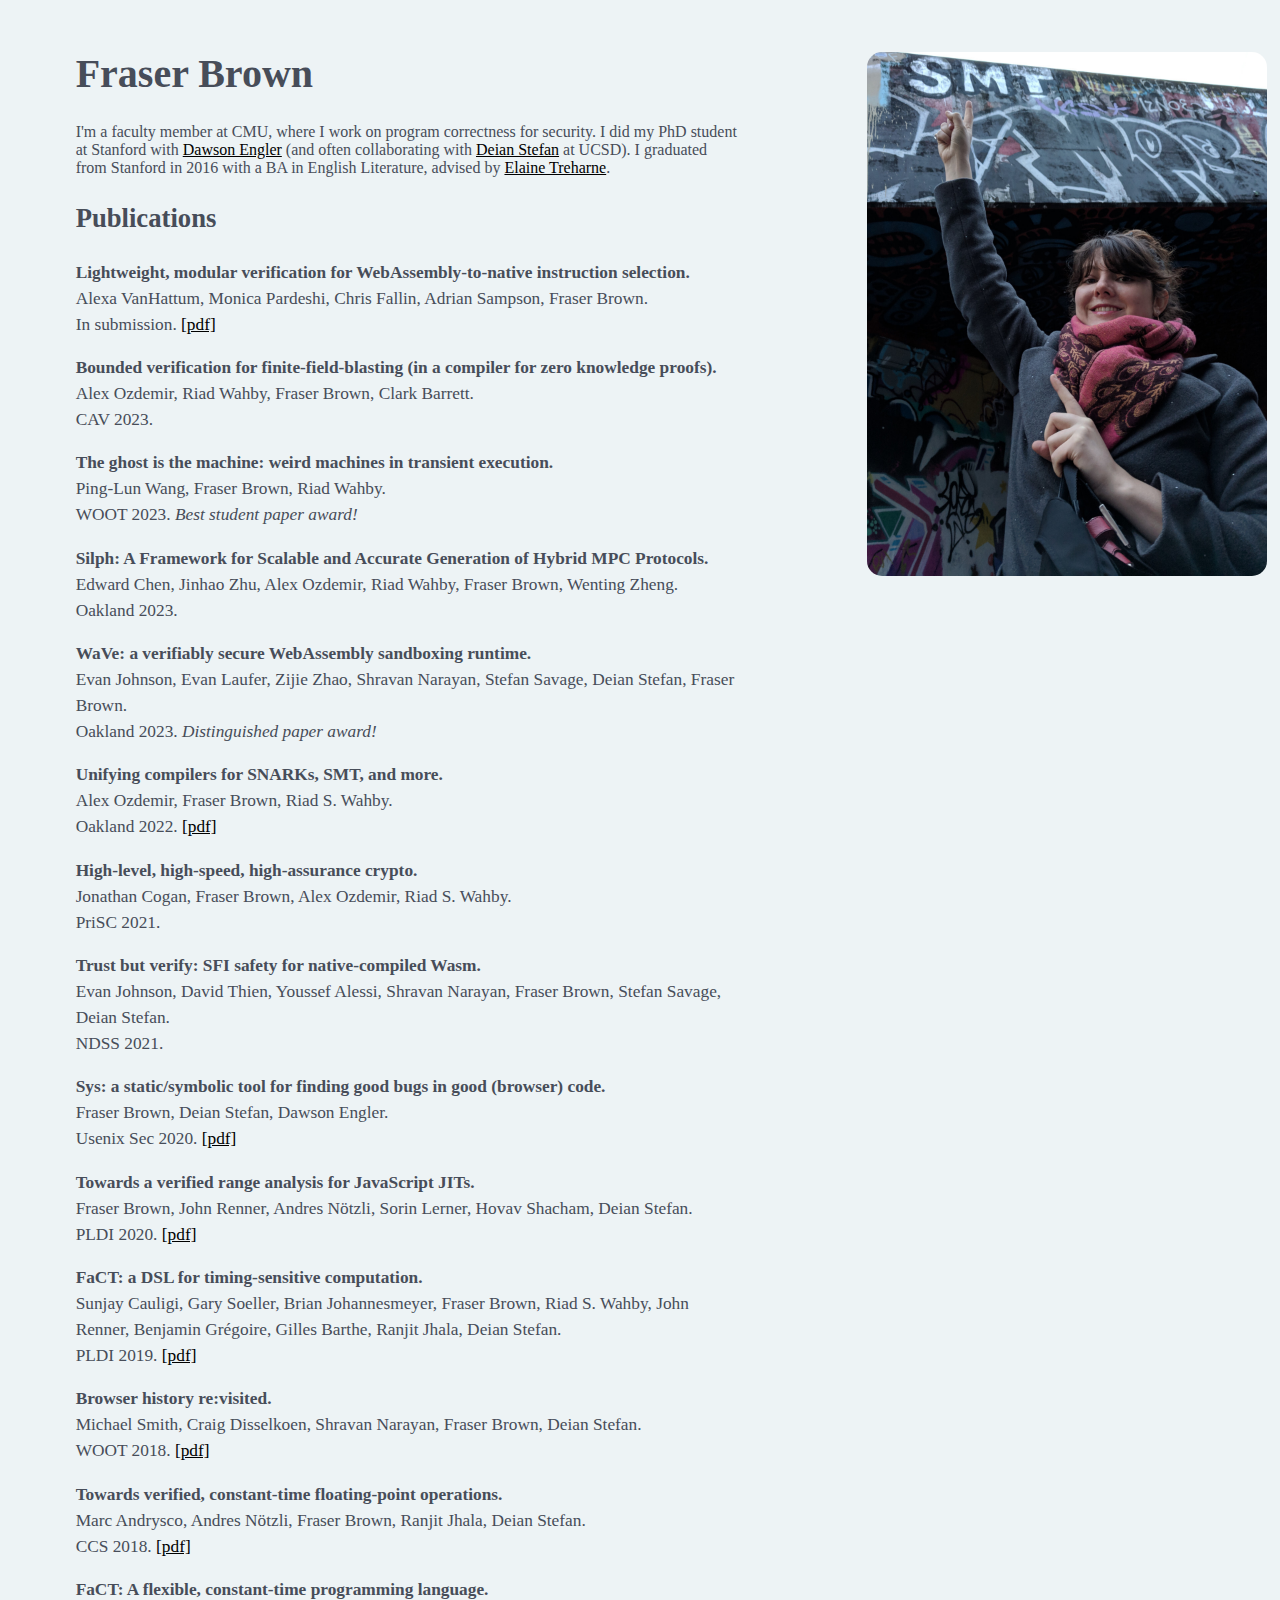
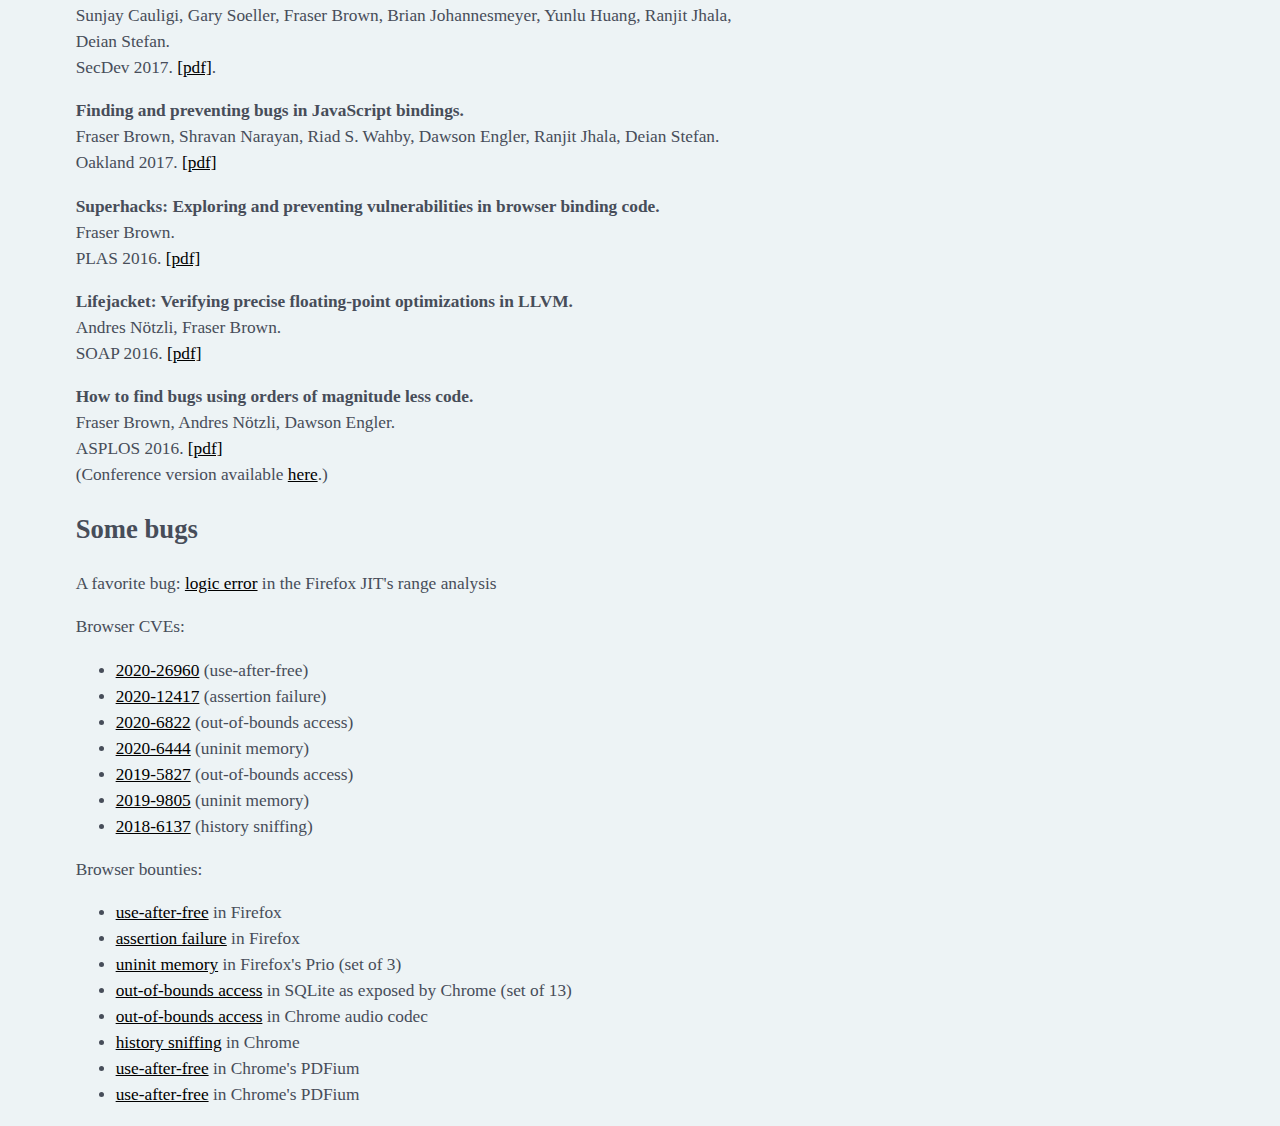
==== index.html @ 3aa0ed53 "forgot" ====
<!DOCTYPE HTML>
<html>

<link rel="stylesheet" href="ExternalCSS.CSS" />
  
<head>
  <title>Fraser Brown</title>
</head>
<body>

<div id="rightcol">
  <img src="smt.jpg" id="rightimg" width="400" height="524">
</div>

  <h1>Fraser Brown</h1>
  
<div id="introcontent">
  I'm a faculty member at CMU, where I work on program correctness for security.
  I did my PhD student at Stanford with <a href="https://web.stanford.edu/~engler/">Dawson Engler</a>
  (and often collaborating with <a href="https://cseweb.ucsd.edu/~dstefan/">Deian Stefan</a> at UCSD).
  I graduated from Stanford in 2016 with a BA in English Literature, advised by <a href="https://english.stanford.edu/people/elaine-treharne">Elaine Treharne</a>.
</div>

<div id="content">
  <h3>Publications</h3>

  <p><span class="pubtitle">Lightweight, modular verification for WebAssembly-to-native instruction selection.</span><br>
    Alexa VanHattum, Monica Pardeshi, Chris Fallin, Adrian Sampson, <span class="myname">Fraser Brown</span>.<br>
    In submission. <a href=https://www.cs.cornell.edu/~avh/veri-isle-preprint.pdf>[pdf]</a></p> 
  
  <p><span class="pubtitle">Bounded verification for finite-field-blasting (in a compiler for zero knowledge proofs).</span><br>
    Alex Ozdemir, Riad Wahby, <span class="myname">Fraser Brown</span>, Clark Barrett.<br>
    CAV 2023.
    
  <p><span class="pubtitle">The ghost is the machine: weird machines in transient execution.</span><br>
    Ping-Lun Wang, <span class="myname">Fraser Brown</span>, Riad Wahby.<br>
    WOOT 2023. <i>Best student paper award!</i>
    
  <p><span class="pubtitle">Silph: A Framework for Scalable and Accurate Generation of Hybrid MPC Protocols.</span><br>
    Edward Chen, Jinhao Zhu, Alex Ozdemir, Riad Wahby, <span class="myname">Fraser Brown</span>, Wenting Zheng.<br>
    Oakland 2023.
  
  <p><span class="pubtitle">WaVe: a verifiably secure WebAssembly sandboxing runtime.</span><br>
    Evan Johnson, Evan Laufer, Zijie Zhao, Shravan Narayan, Stefan Savage, Deian Stefan, <span class="myname">Fraser Brown</span>.<br>
    Oakland 2023. <i>Distinguished paper award!</i>
  
  <p><span class="pubtitle">Unifying compilers for SNARKs, SMT, and more.</span><br>
    Alex Ozdemir, <span class="myname">Fraser Brown</span>, Riad S. Wahby.<br>
    Oakland 2022. <a href=https://eprint.iacr.org/2020/1586>[pdf]</a></p> 
  
  <p><span class="pubtitle">High-level, high-speed, high-assurance crypto.</span><br>
    Jonathan Cogan, <span class="myname">Fraser Brown</span>, Alex Ozdemir, Riad S. Wahby.<br>
    PriSC 2021. 
  
  <p><span class="pubtitle">Trust but verify: SFI safety for native-compiled Wasm.</span><br>
    Evan Johnson, David Thien, Youssef Alessi, Shravan Narayan, <span class="myname">Fraser Brown</span>, Stefan Savage, Deian Stefan.<br>
    NDSS 2021. 
  
  <p><span class="pubtitle">Sys: a static/symbolic tool for finding good bugs in good (browser) code.</span><br>
    <span class="myname">Fraser Brown</span>, Deian Stefan, Dawson Engler.<br>
    Usenix Sec 2020. <a href=https://cseweb.ucsd.edu/~dstefan/pubs/brown:2020:sys.pdf>[pdf]</a></p> 
  
  <p><span class="pubtitle">Towards a verified range analysis for JavaScript JITs.</span><br>
    <span class="myname">Fraser Brown</span>, John Renner, Andres N&ouml;tzli, Sorin Lerner, Hovav Shacham, Deian Stefan.<br>
    PLDI 2020. <a href=https://www.cs.utexas.edu/~hovav/dist/vera.pdf>[pdf]</a></p>
  
  <p><span class="pubtitle">FaCT: a DSL for timing-sensitive computation.</span><br>
    Sunjay Cauligi, Gary Soeller, Brian Johannesmeyer, <span class="myname">Fraser Brown</span>, Riad S. Wahby, John Renner, Benjamin Gr&eacute;goire, Gilles Barthe, Ranjit Jhala, Deian Stefan.<br>
    PLDI 2019. <a href= https://cseweb.ucsd.edu/~dstefan/pubs/cauligi:2019:fact.pdf>[pdf]</a></p>
  
  <p><span class="pubtitle">Browser history re:visited.</span><br>
Michael Smith, Craig Disselkoen, Shravan Narayan, <span class="myname">Fraser Brown</span>, Deian Stefan.<br>
  WOOT 2018. <a href=https://cseweb.ucsd.edu/~dstefan/pubs/smith:2018:browser.pdf>[pdf]</a></p>
  
  <p><span class="pubtitle">Towards verified, constant-time floating-point operations.</span><br>
Marc Andrysco, Andres N&ouml;tzli, <span class="myname">Fraser Brown</span>, Ranjit Jhala, Deian Stefan.<br>
  CCS 2018. <a href=https://cseweb.ucsd.edu/~dstefan/pubs/andrysco:2018:towards.pdf>[pdf]</a></p>
  
  <p><span class="pubtitle">FaCT: A flexible, constant-time programming language.</span><br>
    Sunjay Cauligi, Gary Soeller, <span class="myname">Fraser Brown</span>, Brian Johannesmeyer, Yunlu Huang, Ranjit Jhala, Deian Stefan.<br>
    SecDev 2017. <a href=https://cseweb.ucsd.edu/~dstefan/pubs/cauligi:2017:fact.pdf>[pdf]</a>.</p>

  <p><span class="pubtitle">Finding and preventing bugs in JavaScript bindings.</span><br>
    <span class="myname">Fraser Brown</span>, Shravan Narayan, Riad S. Wahby, Dawson Engler, Ranjit Jhala, Deian Stefan.<br>
    Oakland 2017. <a href="malicious.pdf">[pdf]</a></p>

  <p><span class="pubtitle">Superhacks: Exploring and preventing vulnerabilities in browser binding code.</span><br>
    <span class="myname">Fraser Brown</span>.<br>
    PLAS 2016. <a href="plas.pdf">[pdf]</a></p>

  <p><span class="pubtitle">Lifejacket: Verifying precise floating-point optimizations in LLVM.</span><br>
    Andres N&ouml;tzli, <span class="myname">Fraser Brown</span>.<br>
    SOAP 2016. <a href="fp.pdf">[pdf]</a></p>

  <p><span class="pubtitle">How to find bugs using orders of magnitude less code.</span><br>
    <span class="myname">Fraser Brown</span>, Andres N&ouml;tzli, Dawson Engler.<br>
    ASPLOS 2016. <a href="paper.pdf">[pdf]</a><br>
    (Conference version available <a href="oldpaper.pdf">here</a>.)
</body>
    
  <h3>Some bugs</h3>

<p>A favorite bug: <a href="https://bugzilla.mozilla.org/show_bug.cgi?id=1595329">logic error</a> in the Firefox JIT's range analysis<p>

<p>Browser CVEs:
  <ul>
    <li> <a href="https://bugzilla.mozilla.org/show_bug.cgi?id=1670358">2020-26960</a> (use-after-free)
    <li> <a href="https://bugzilla.mozilla.org/show_bug.cgi?id=1640737">2020-12417</a> (assertion failure)
    <li> <a href="https://bugzilla.mozilla.org/show_bug.cgi?id=1544181">2020-6822</a> (out-of-bounds access)
    <li> <a href="https://bugs.chromium.org/p/chromium/issues/detail?id=922882">2020-6444</a> (uninit memory)
    <li> <a href="https://bugs.chromium.org/p/chromium/issues/detail?id=952406">2019-5827</a> (out-of-bounds access)
    <li> <a href="https://bugzilla.mozilla.org/show_bug.cgi?id=1521360">2019-9805</a> (uninit memory)
    <li> <a href="https://bugs.chromium.org/p/chromium/issues/detail?id=835589">2018-6137</a> (history sniffing)
  </ul>
</p>

<p>Browser bounties:
  <ul>
    <li> <a href="https://bugzilla.mozilla.org/show_bug.cgi?id=1670358">use-after-free</a> in Firefox
    <li> <a href="https://bugzilla.mozilla.org/show_bug.cgi?id=1640737">assertion failure</a> in Firefox
    <li> <a href="https://bugzilla.mozilla.org/show_bug.cgi?id=1521360">uninit memory</a> in Firefox's Prio (set of 3)
    <li> <a href="https://bugs.chromium.org/p/chromium/issues/detail?id=952406">out-of-bounds access</a> in SQLite as exposed by Chrome (set of 13)
    <li> <a href="https://bugs.chromium.org/p/chromium/issues/detail?id=930035">out-of-bounds access</a> in Chrome audio codec
    <li> <a href="https://bugs.chromium.org/p/chromium/issues/detail?id=835589">history sniffing</a> in Chrome
    <li> <a href="https://bugs.chromium.org/p/chromium/issues/detail?id=679643">use-after-free</a> in Chrome's PDFium
    <li> <a href="https://bugs.chromium.org/p/chromium/issues/detail?id=679642">use-after-free</a> in Chrome's PDFium
  <ul>      
</p>

</div>
</html>
---- ExternalCSS.CSS ----
html,body {margin-left:3%;margin-right:auto;margin-top:2%;background-color:#edf3f5;}
a {color:#000000;}
pre,code,kbd,samp,tt,.email {font-family:'Source Code Pro','DejaVu Sans Mono','Courier New',courier,monospace;}
html,body,p,dl,dt,dd,li,ul,.highlight {font-family:'Source Serif Pro','Georgia','Times New Roman','DejaVu Serif',Times,serif;}
h1 {font-size:30pt;line-height:1.1em;font-weight:600;color:#474d59;}
h2 {font-family:'Source Sans Pro','Verdana','Arial',sans-serif;font-size:26pt;line-height:1.1em;font-weight:600;}
h3 {font-size:20pt;line-height:1.1em;font-weight:600;color:#474d59;}
p,dl,dt,dd,li,ul,.highlight {font-size:13pt;line-height:1.5em;}
pre,code,kbd,samp,tt {font-size:13pt;line-height:1.1em;}
.footnote {font-size:12pt;text-align:center;}
.pubtitle {font-weight:600;}
.myname {}
.addendum {font-size:10pt;}
dt {color:#444444;font-size:10pt;}
#introcontent { width:55%;z-index:5;color:#474d59;}
#content { width:55%;z-index:5;color:#474d59;}
#rightcol { width:40%;overflow:visible;position:absolute;right:1%;z-index:1; }
#rightimg { max-width:100%;height:auto;float:right;margin-right:0px;border-radius:15px; }
#footer { bottom:5%;font-size:12pt;z-index:2; }
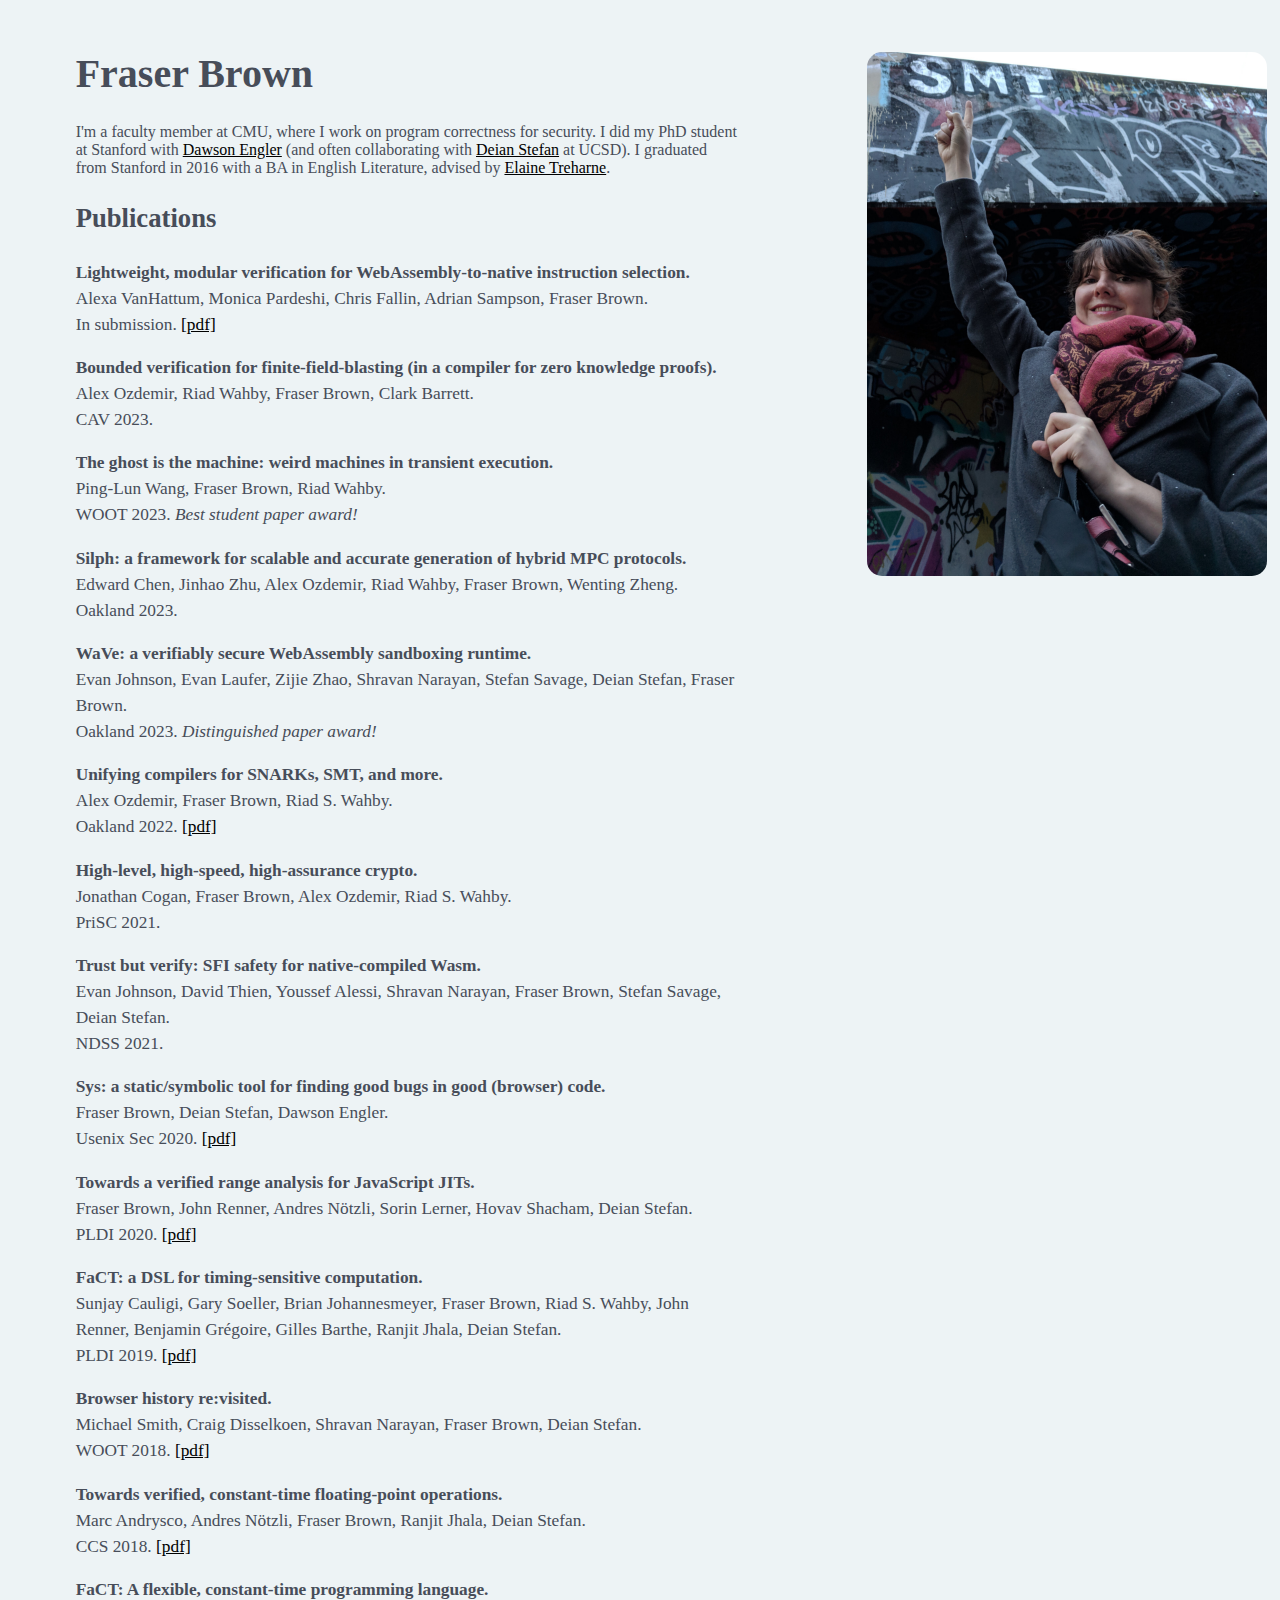
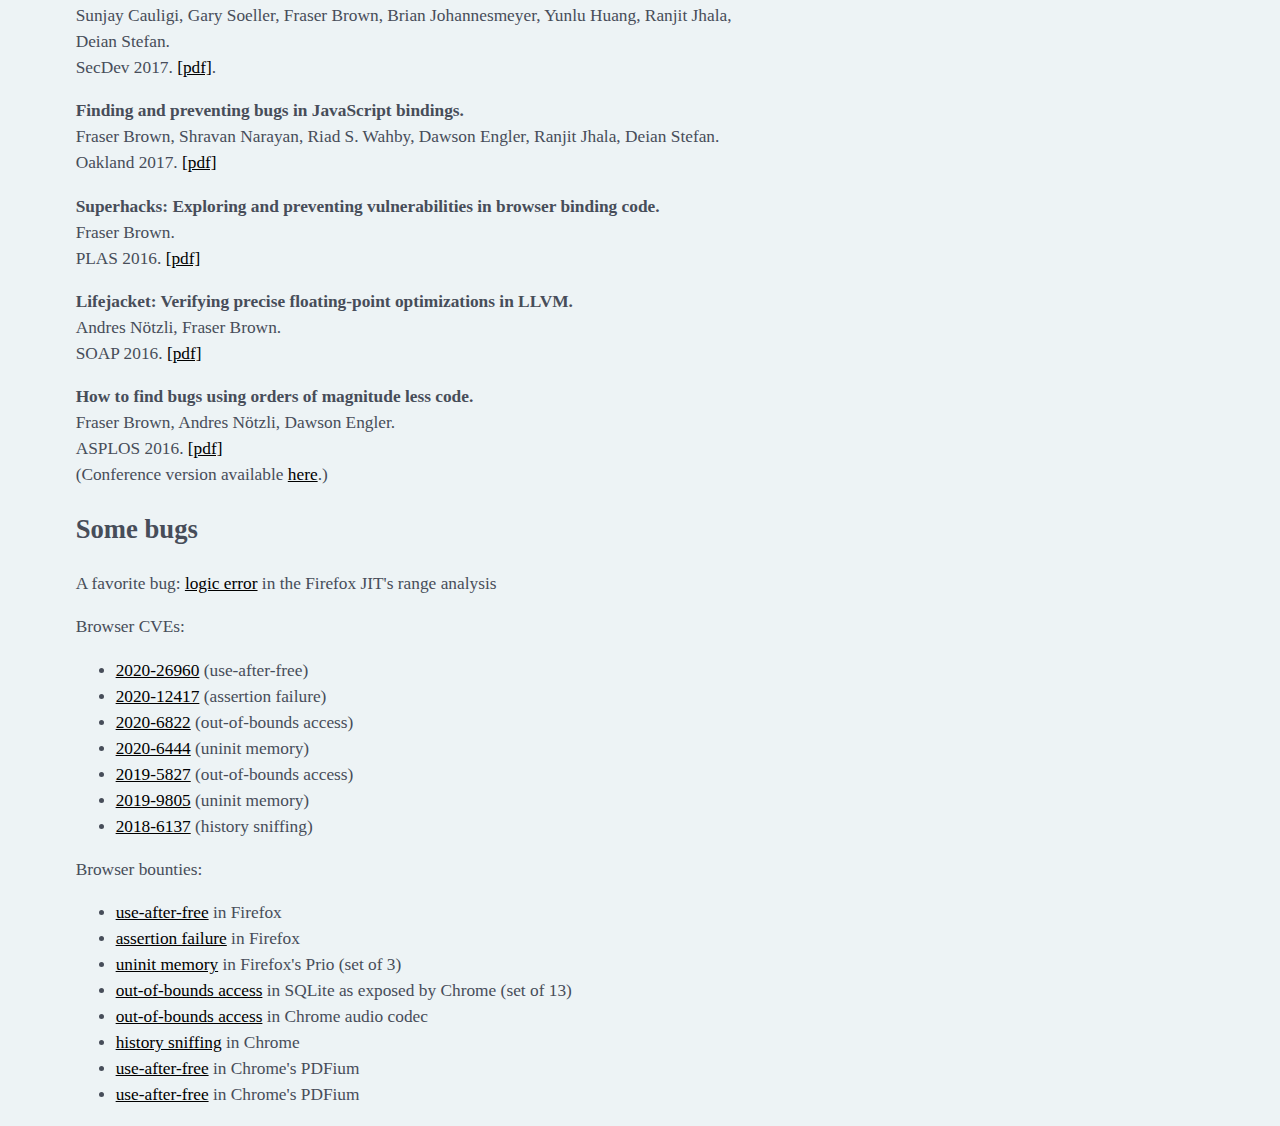
==== commit c1bb9aa4: "caps" ====
--- a/index.html
+++ b/index.html
@@ -36,7 +36,7 @@
     Ping-Lun Wang, <span class="myname">Fraser Brown</span>, Riad Wahby.<br>
     WOOT 2023. <i>Best student paper award!</i>
     
-  <p><span class="pubtitle">Silph: A Framework for Scalable and Accurate Generation of Hybrid MPC Protocols.</span><br>
+  <p><span class="pubtitle">Silph: a framework for scalable and accurate generation of hybrid MPC protocols.</span><br>
     Edward Chen, Jinhao Zhu, Alex Ozdemir, Riad Wahby, <span class="myname">Fraser Brown</span>, Wenting Zheng.<br>
     Oakland 2023.
   
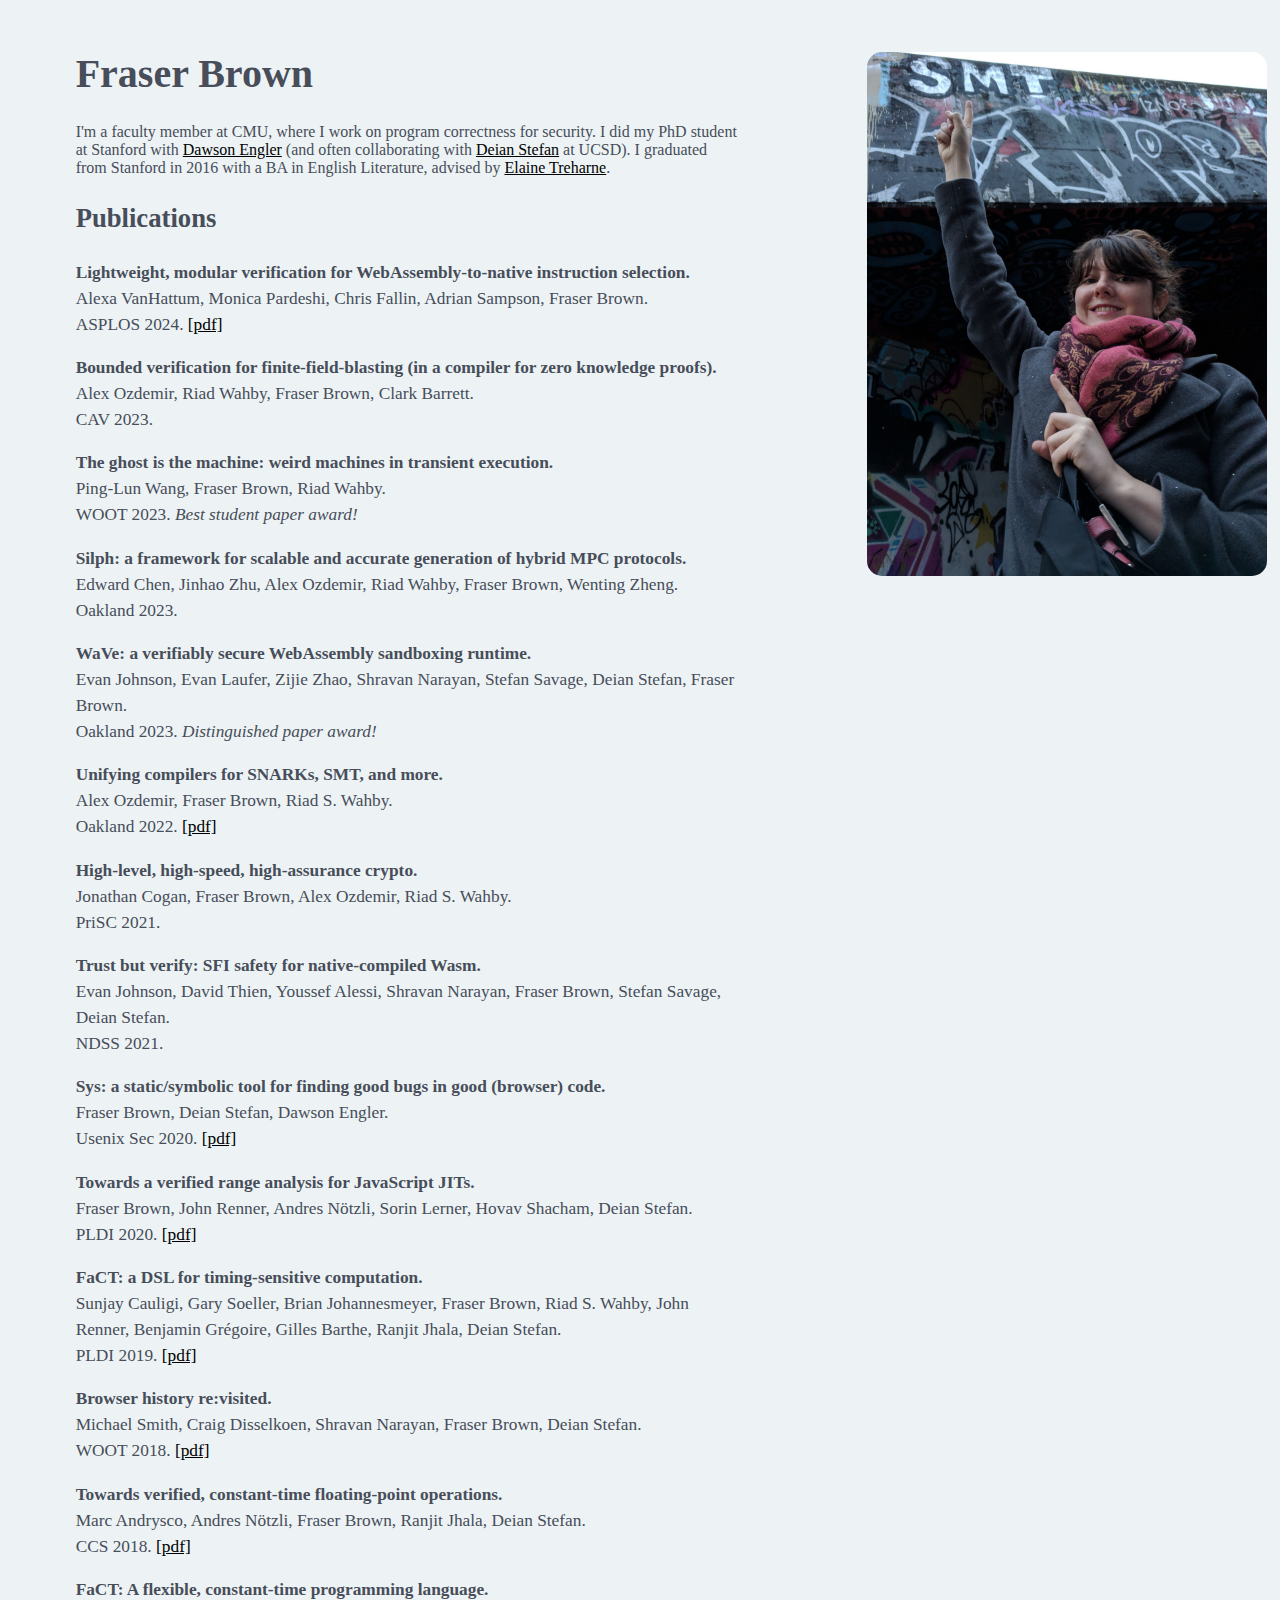
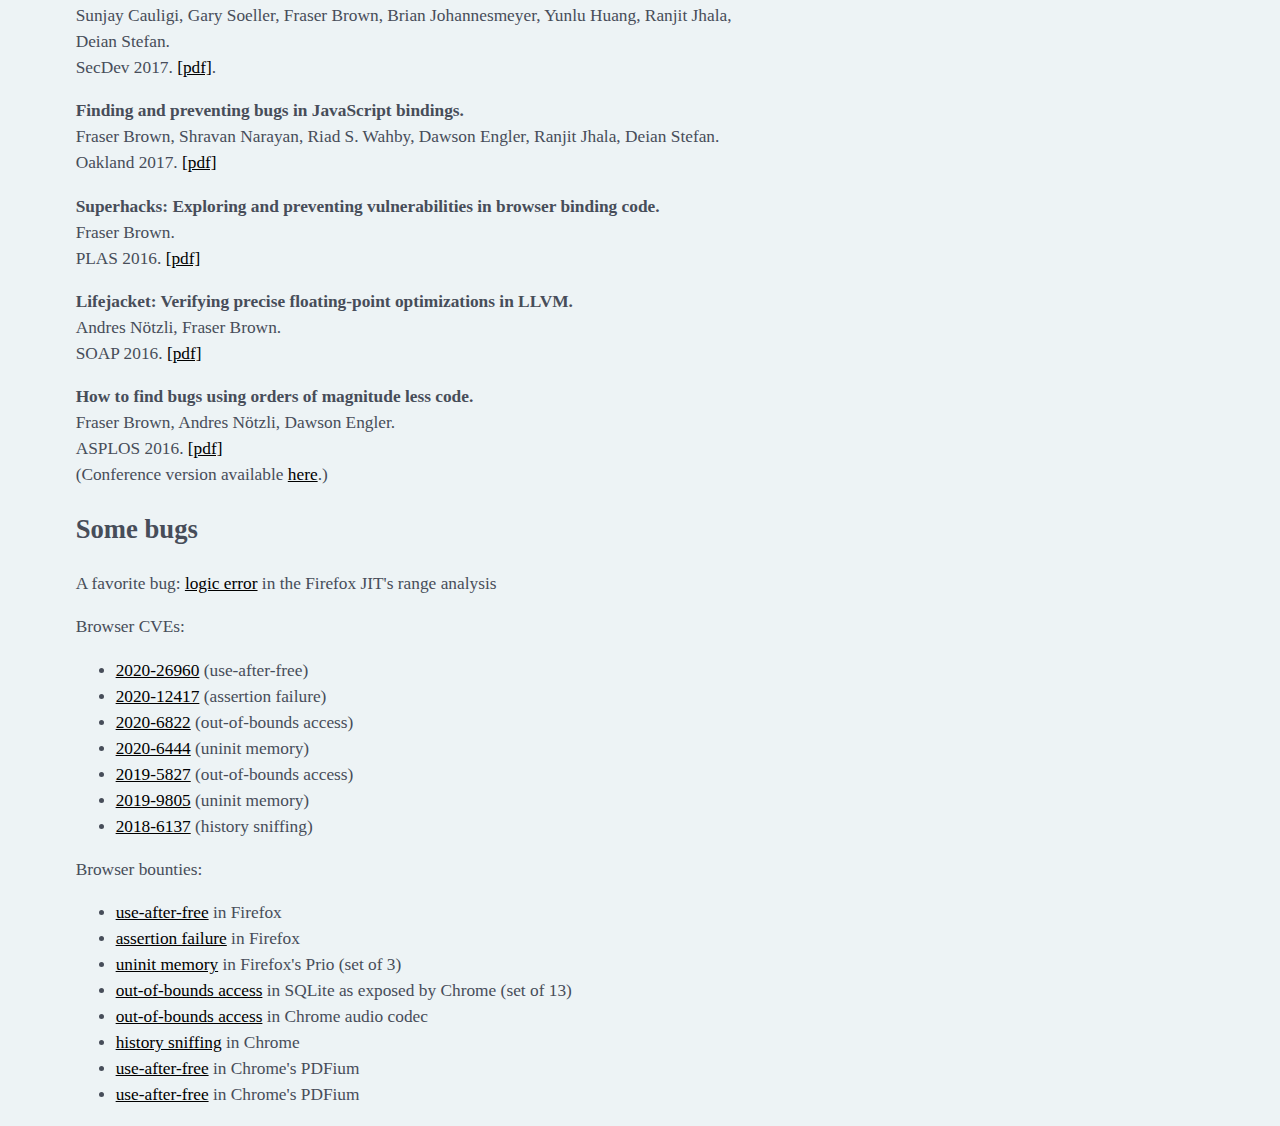
==== commit fa2a0aca: "asplos" ====
--- a/index.html
+++ b/index.html
@@ -26,7 +26,7 @@
 
   <p><span class="pubtitle">Lightweight, modular verification for WebAssembly-to-native instruction selection.</span><br>
     Alexa VanHattum, Monica Pardeshi, Chris Fallin, Adrian Sampson, <span class="myname">Fraser Brown</span>.<br>
-    In submission. <a href=https://www.cs.cornell.edu/~avh/veri-isle-preprint.pdf>[pdf]</a></p> 
+    ASPLOS 2024. <a href=https://www.cs.cornell.edu/~avh/veri-isle-preprint.pdf>[pdf]</a></p> 
   
   <p><span class="pubtitle">Bounded verification for finite-field-blasting (in a compiler for zero knowledge proofs).</span><br>
     Alex Ozdemir, Riad Wahby, <span class="myname">Fraser Brown</span>, Clark Barrett.<br>
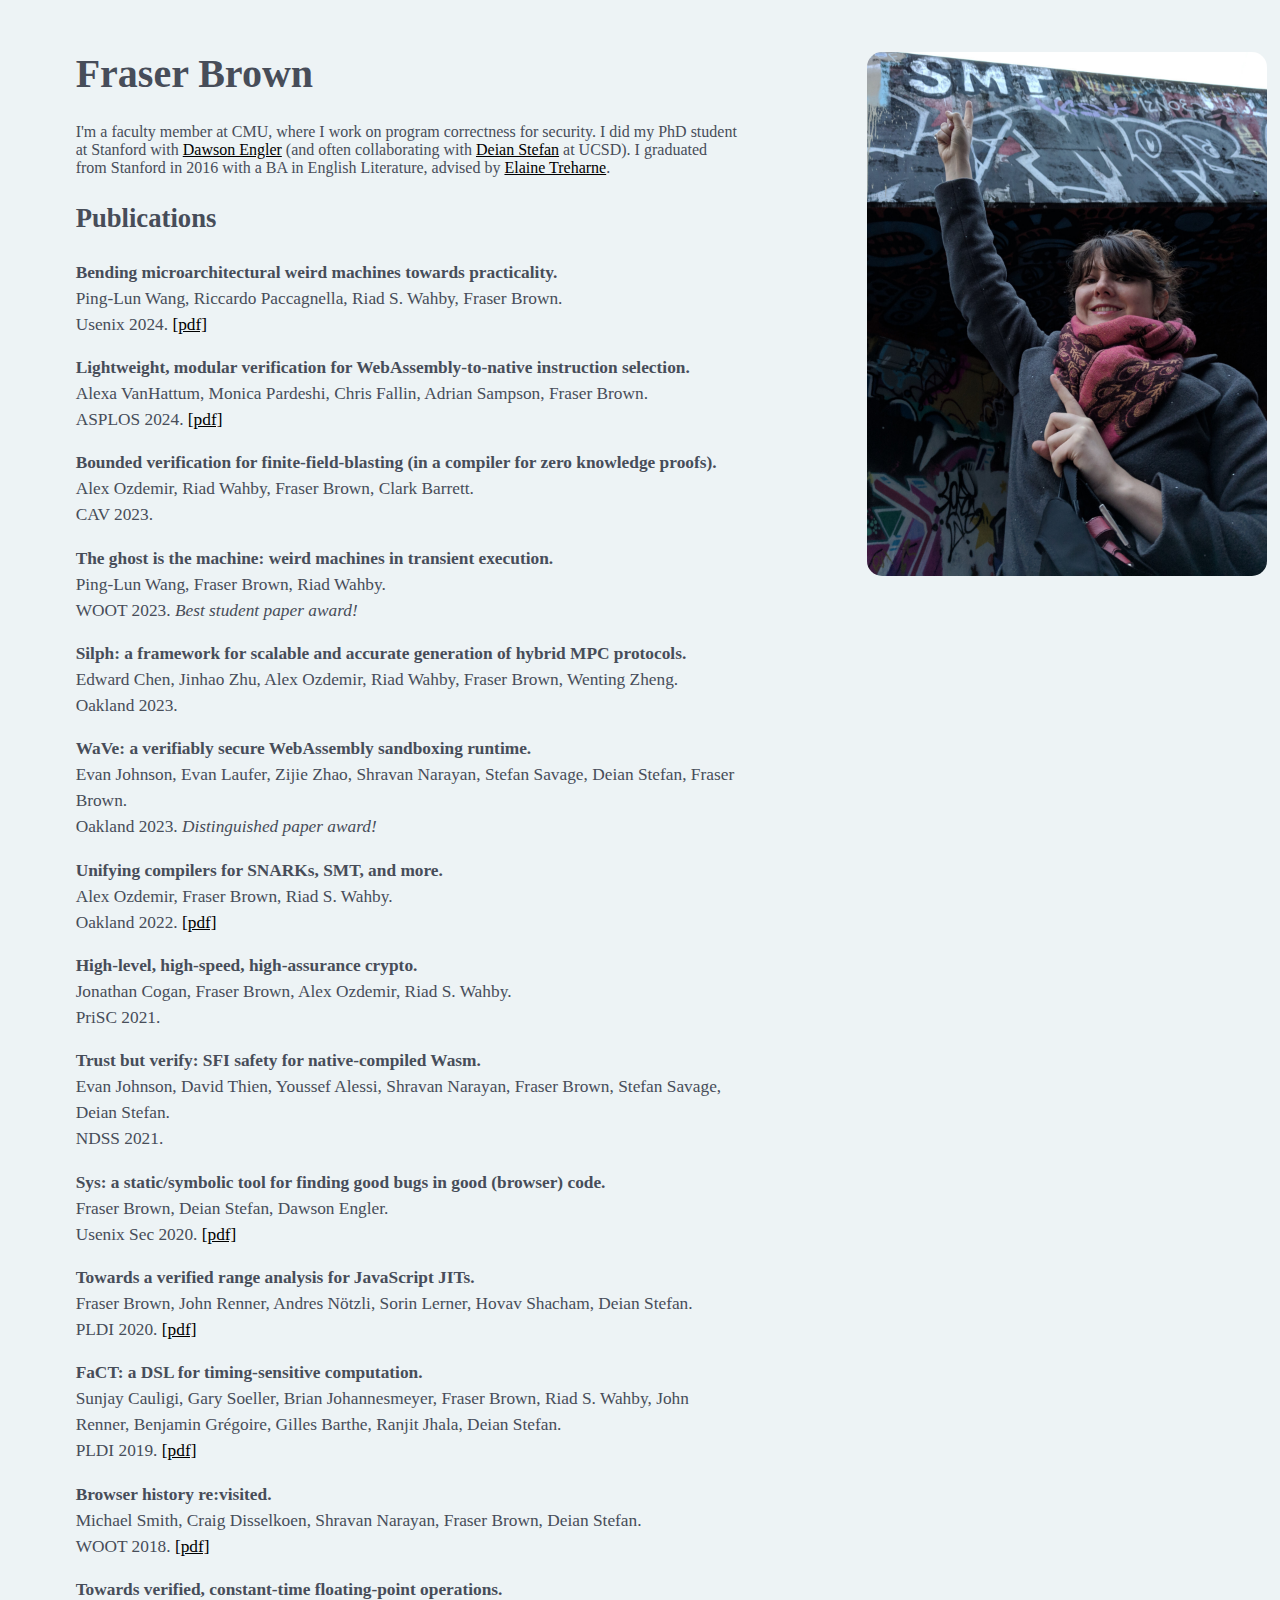
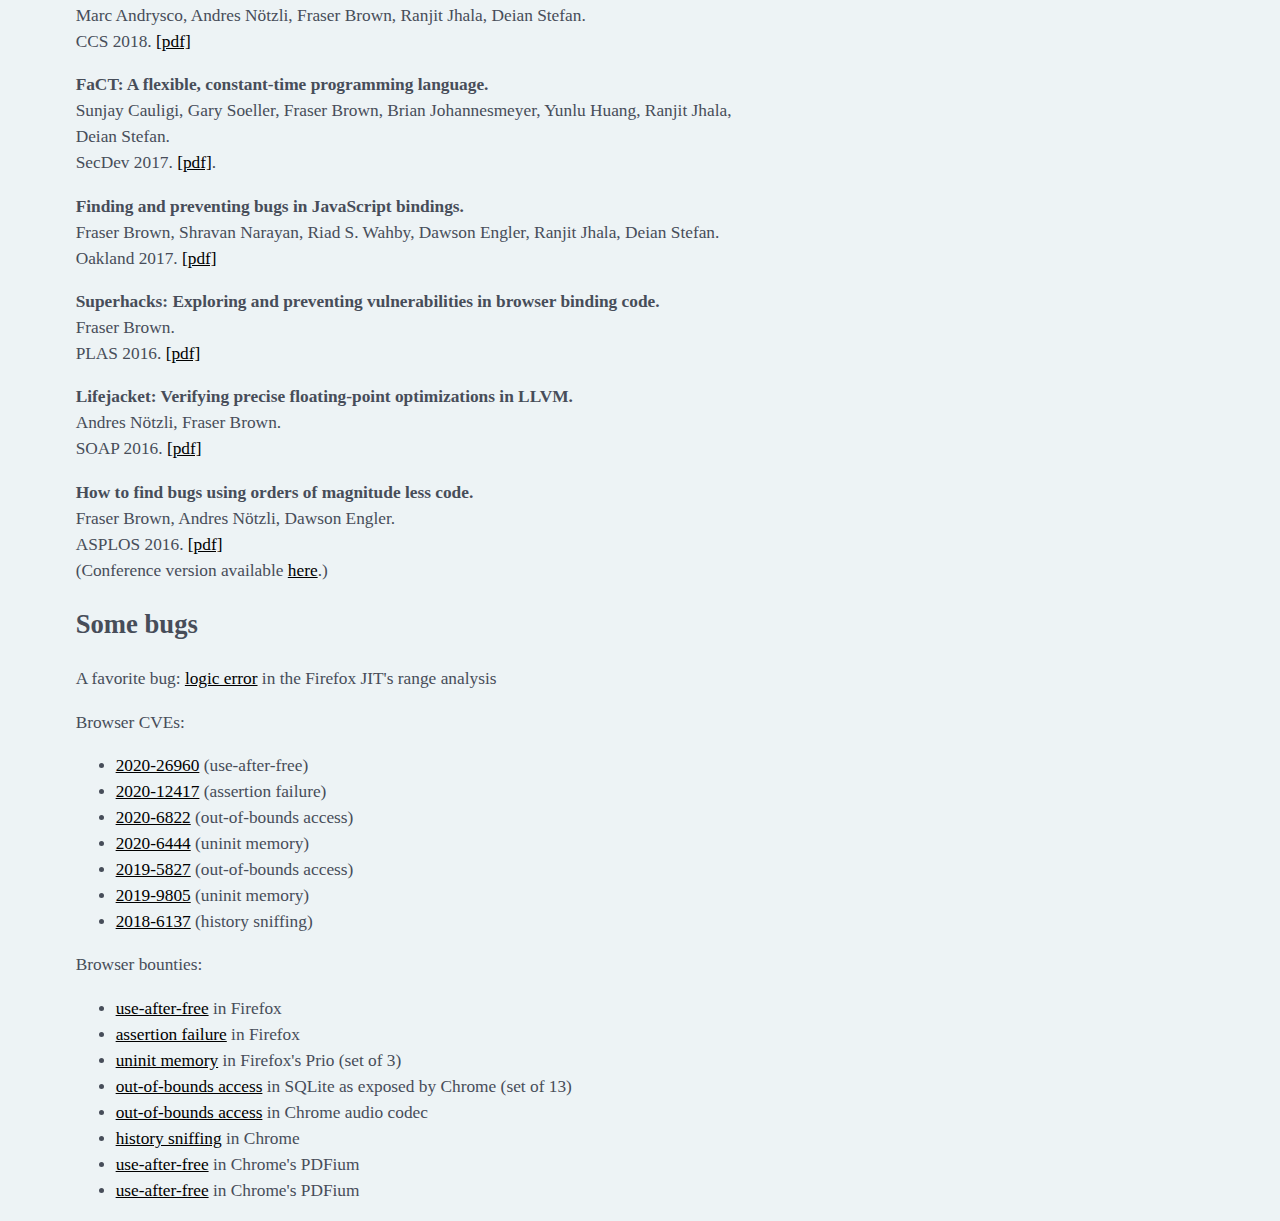
==== commit 87603d48: "flexo" ====
--- a/index.html
+++ b/index.html
@@ -24,6 +24,10 @@
 <div id="content">
   <h3>Publications</h3>
 
+  <p><span class="pubtitle">Bending microarchitectural weird machines towards practicality.</span><br>
+    Ping-Lun Wang, Riccardo Paccagnella, Riad S. Wahby, <span class="myname">Fraser Brown</span>.<br>
+    Usenix 2024. <a href="flexo.pdf">[pdf]</a></p> 
+	
   <p><span class="pubtitle">Lightweight, modular verification for WebAssembly-to-native instruction selection.</span><br>
     Alexa VanHattum, Monica Pardeshi, Chris Fallin, Adrian Sampson, <span class="myname">Fraser Brown</span>.<br>
     ASPLOS 2024. <a href=https://www.cs.cornell.edu/~avh/veri-isle-preprint.pdf>[pdf]</a></p> 
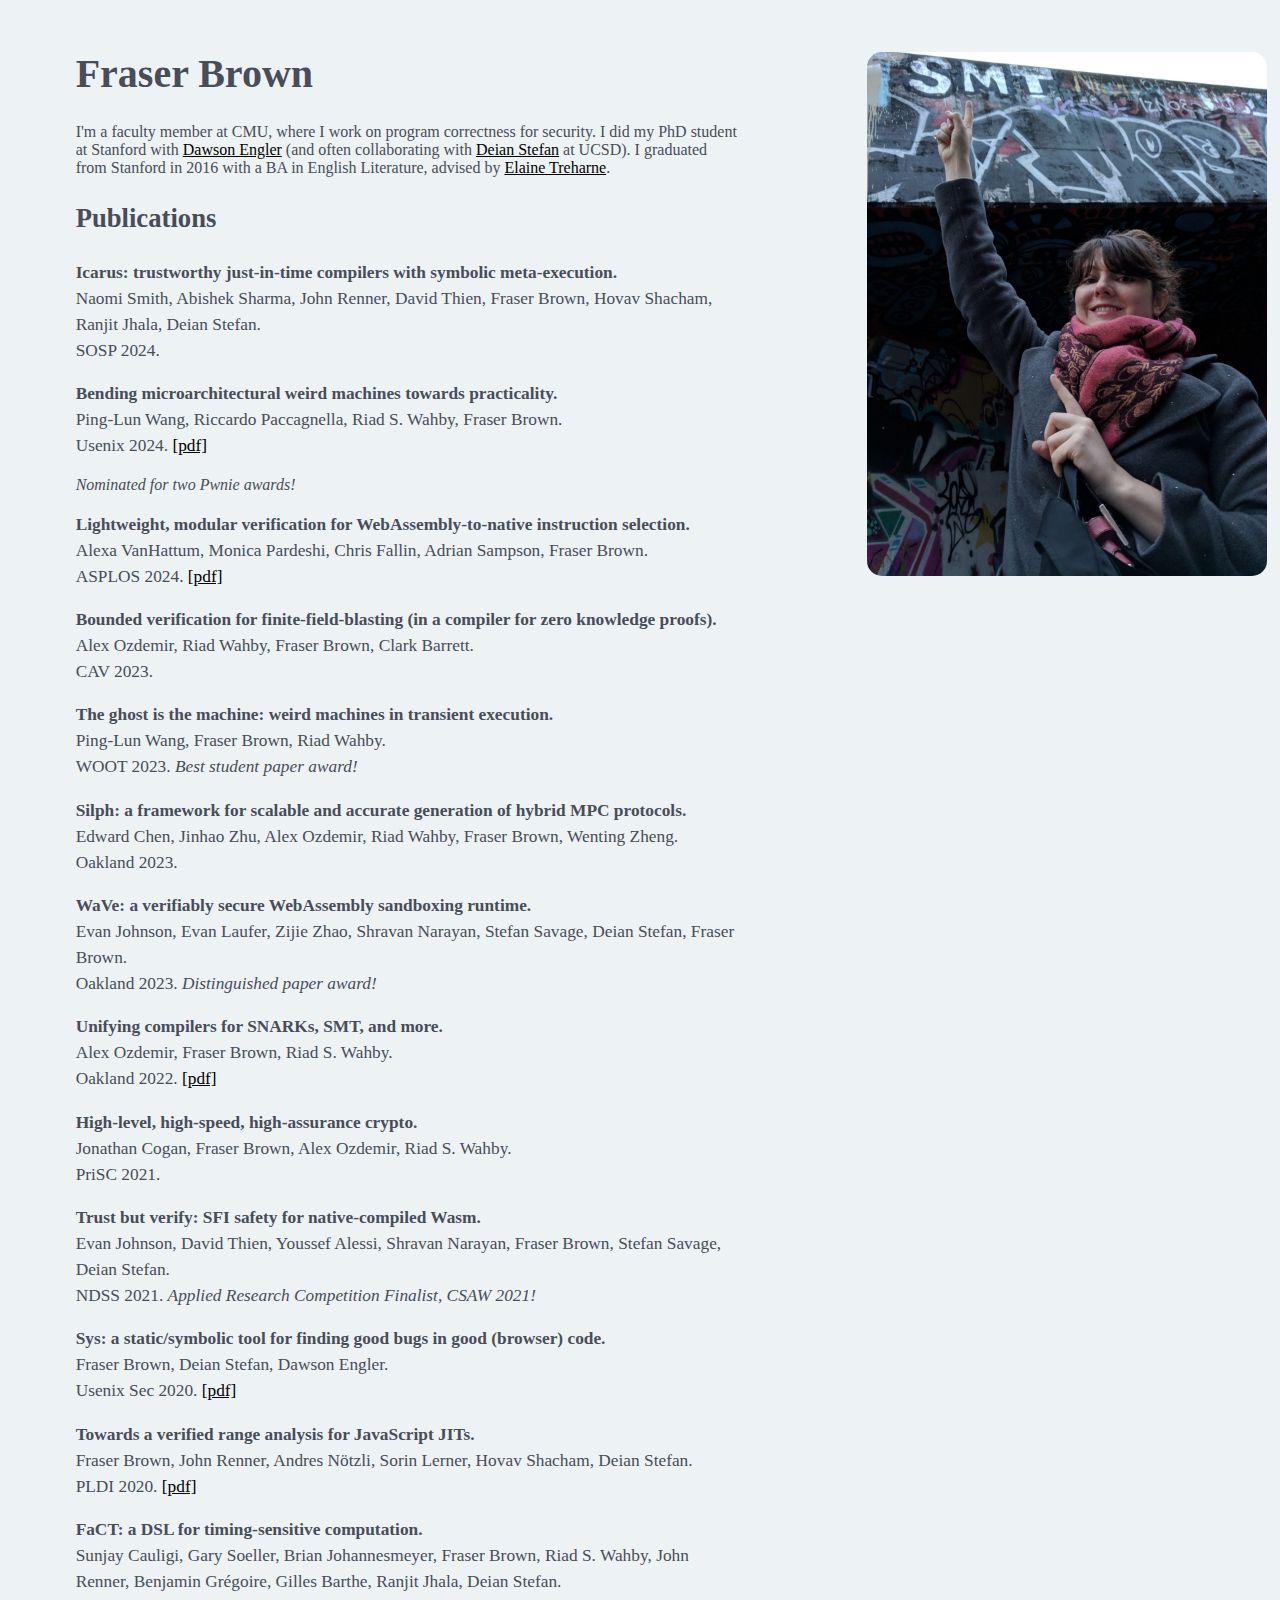
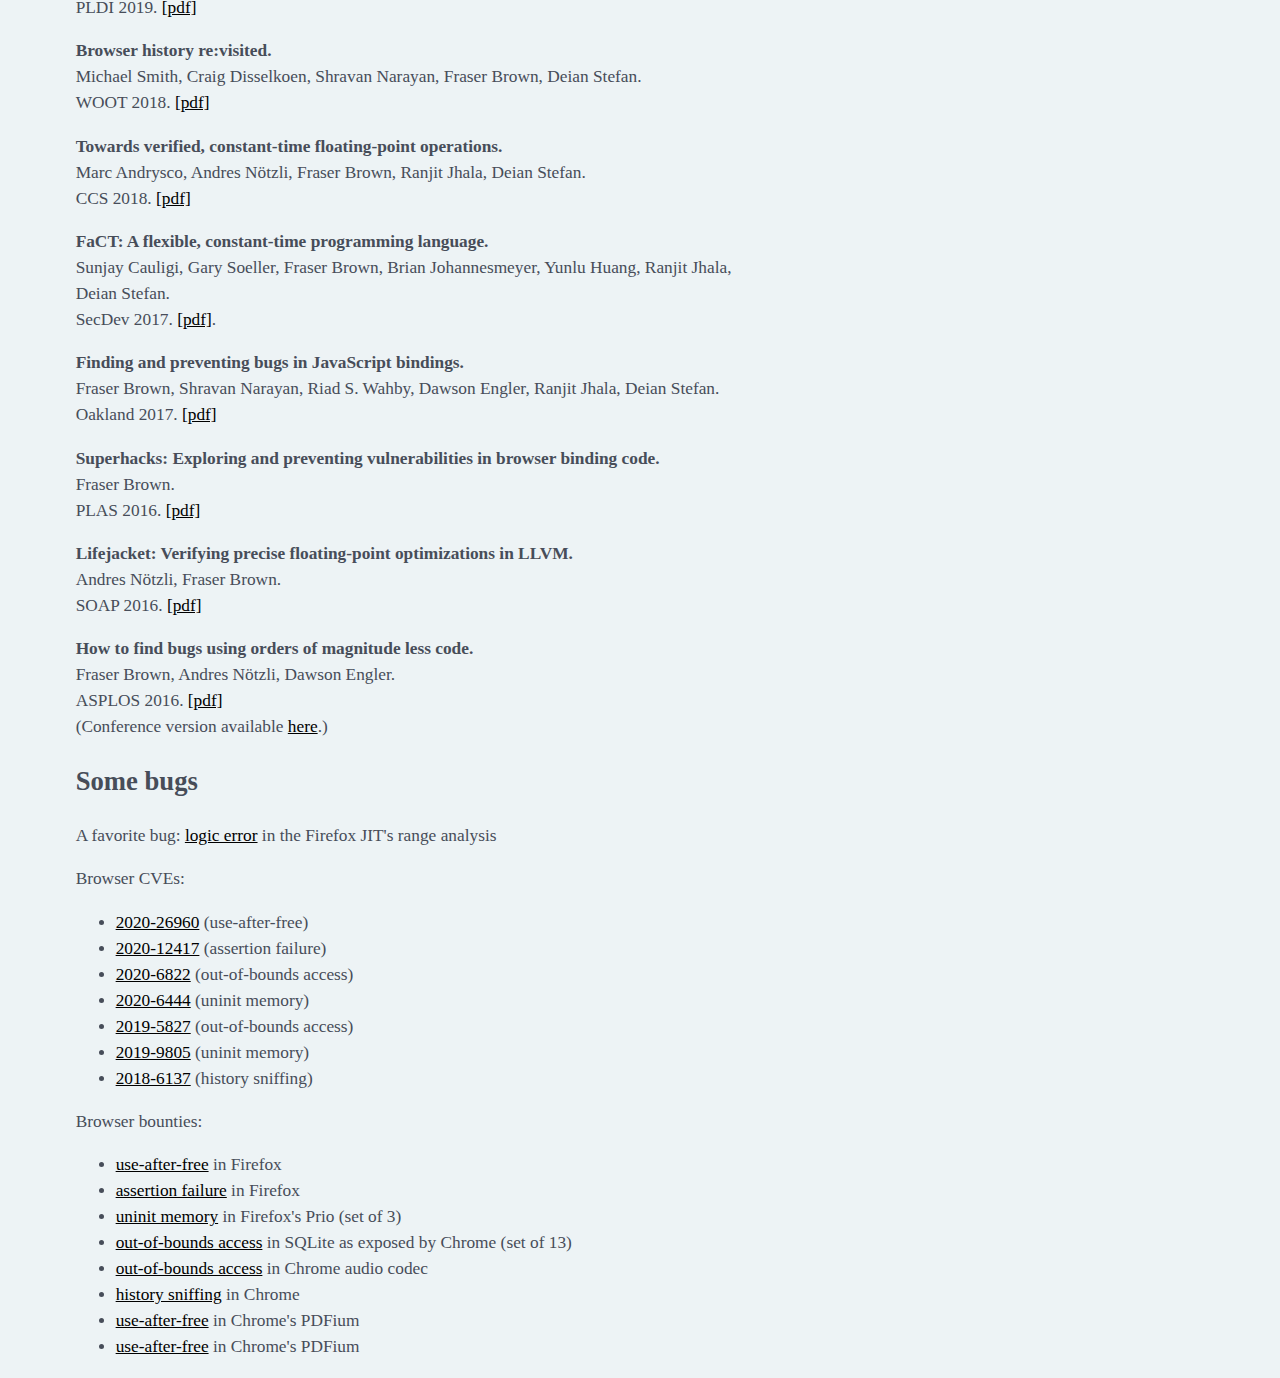
==== commit 41ad3492: "update" ====
--- a/index.html
+++ b/index.html
@@ -24,9 +24,12 @@
 <div id="content">
   <h3>Publications</h3>
 
+  <p><span class="pubtitle">Icarus: trustworthy just-in-time compilers with symbolic meta-execution.</span><br>
+    Naomi Smith, Abishek Sharma, John Renner, David Thien, <span class="myname">Fraser Brown</span>, Hovav Shacham, Ranjit Jhala, Deian Stefan.<br> SOSP 2024. </p>
+	
   <p><span class="pubtitle">Bending microarchitectural weird machines towards practicality.</span><br>
     Ping-Lun Wang, Riccardo Paccagnella, Riad S. Wahby, <span class="myname">Fraser Brown</span>.<br>
-    Usenix 2024. <a href="flexo.pdf">[pdf]</a></p> 
+    Usenix 2024. <a href="flexo.pdf">[pdf]</a></p> <i>Nominated for two Pwnie awards!</i>
 	
   <p><span class="pubtitle">Lightweight, modular verification for WebAssembly-to-native instruction selection.</span><br>
     Alexa VanHattum, Monica Pardeshi, Chris Fallin, Adrian Sampson, <span class="myname">Fraser Brown</span>.<br>
@@ -58,7 +61,7 @@
   
   <p><span class="pubtitle">Trust but verify: SFI safety for native-compiled Wasm.</span><br>
     Evan Johnson, David Thien, Youssef Alessi, Shravan Narayan, <span class="myname">Fraser Brown</span>, Stefan Savage, Deian Stefan.<br>
-    NDSS 2021. 
+    NDSS 2021. <i>Applied Research Competition Finalist, CSAW 2021!</i>
   
   <p><span class="pubtitle">Sys: a static/symbolic tool for finding good bugs in good (browser) code.</span><br>
     <span class="myname">Fraser Brown</span>, Deian Stefan, Dawson Engler.<br>
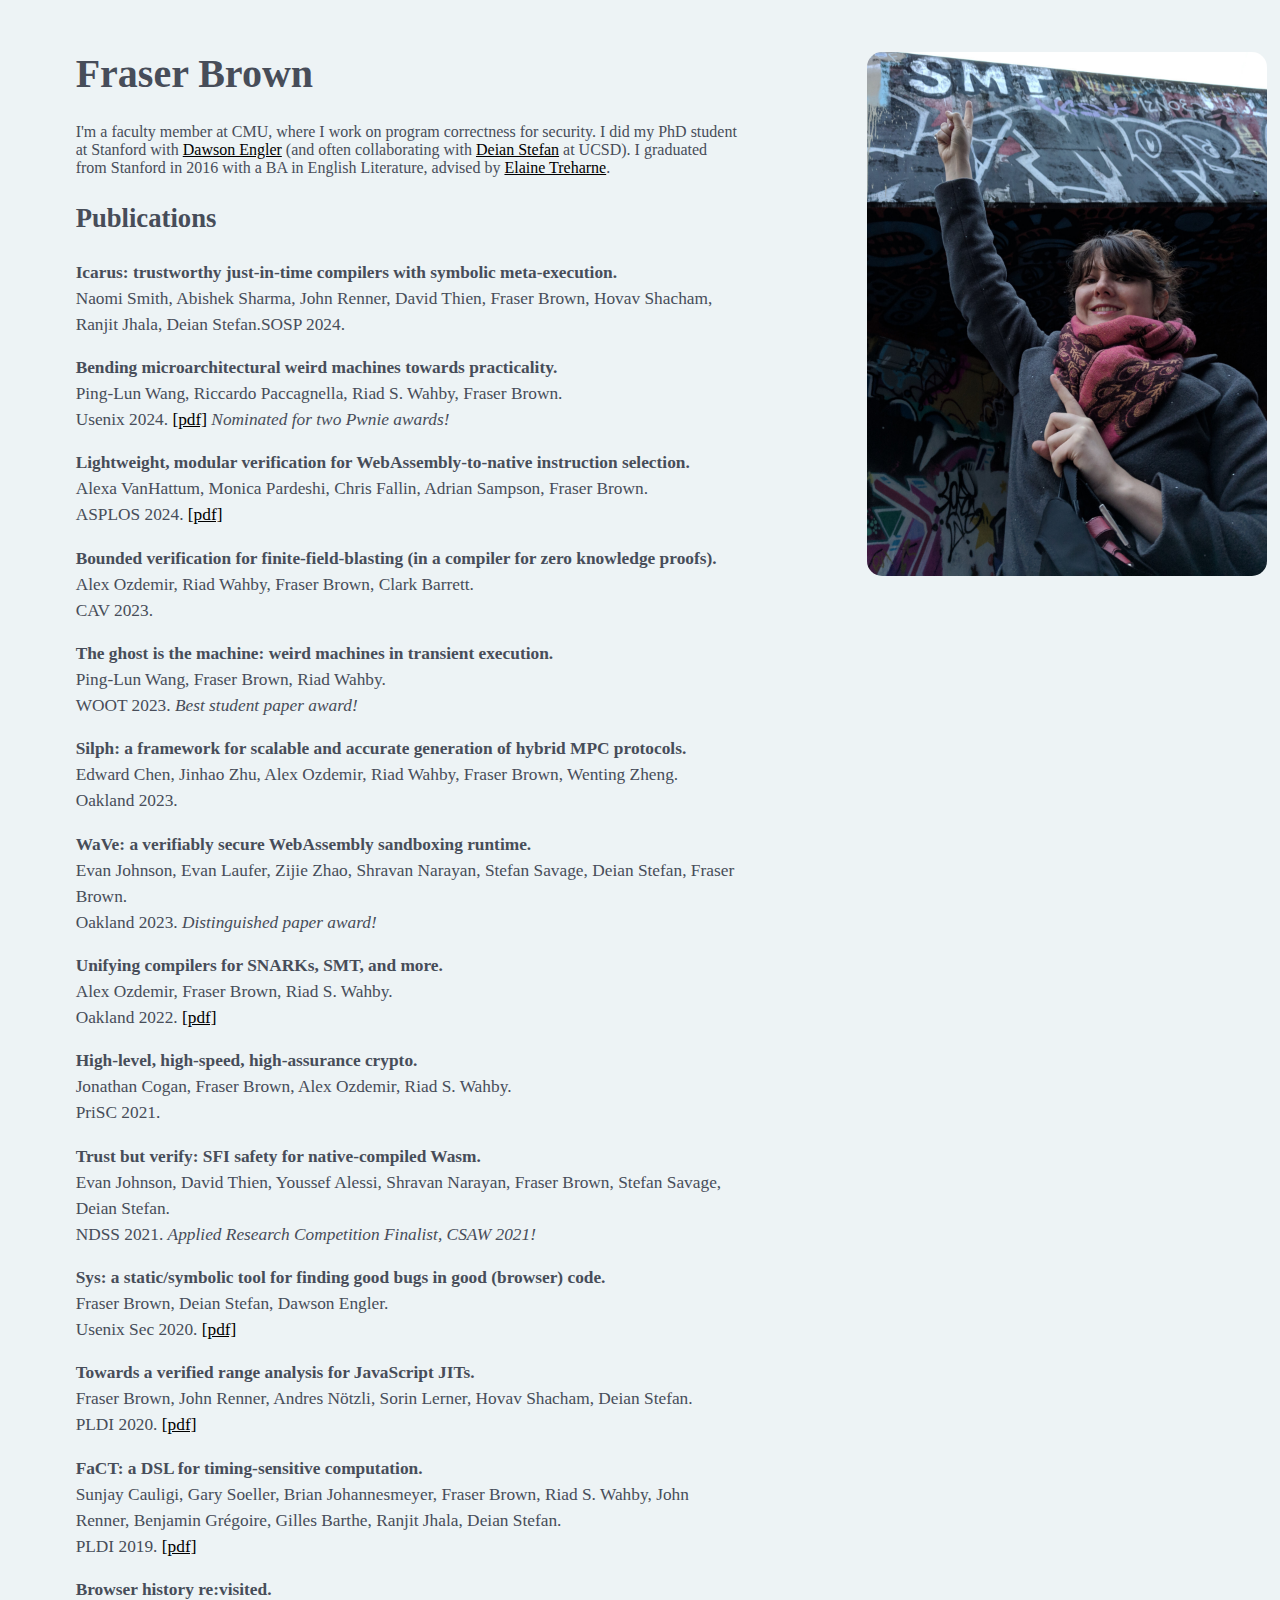
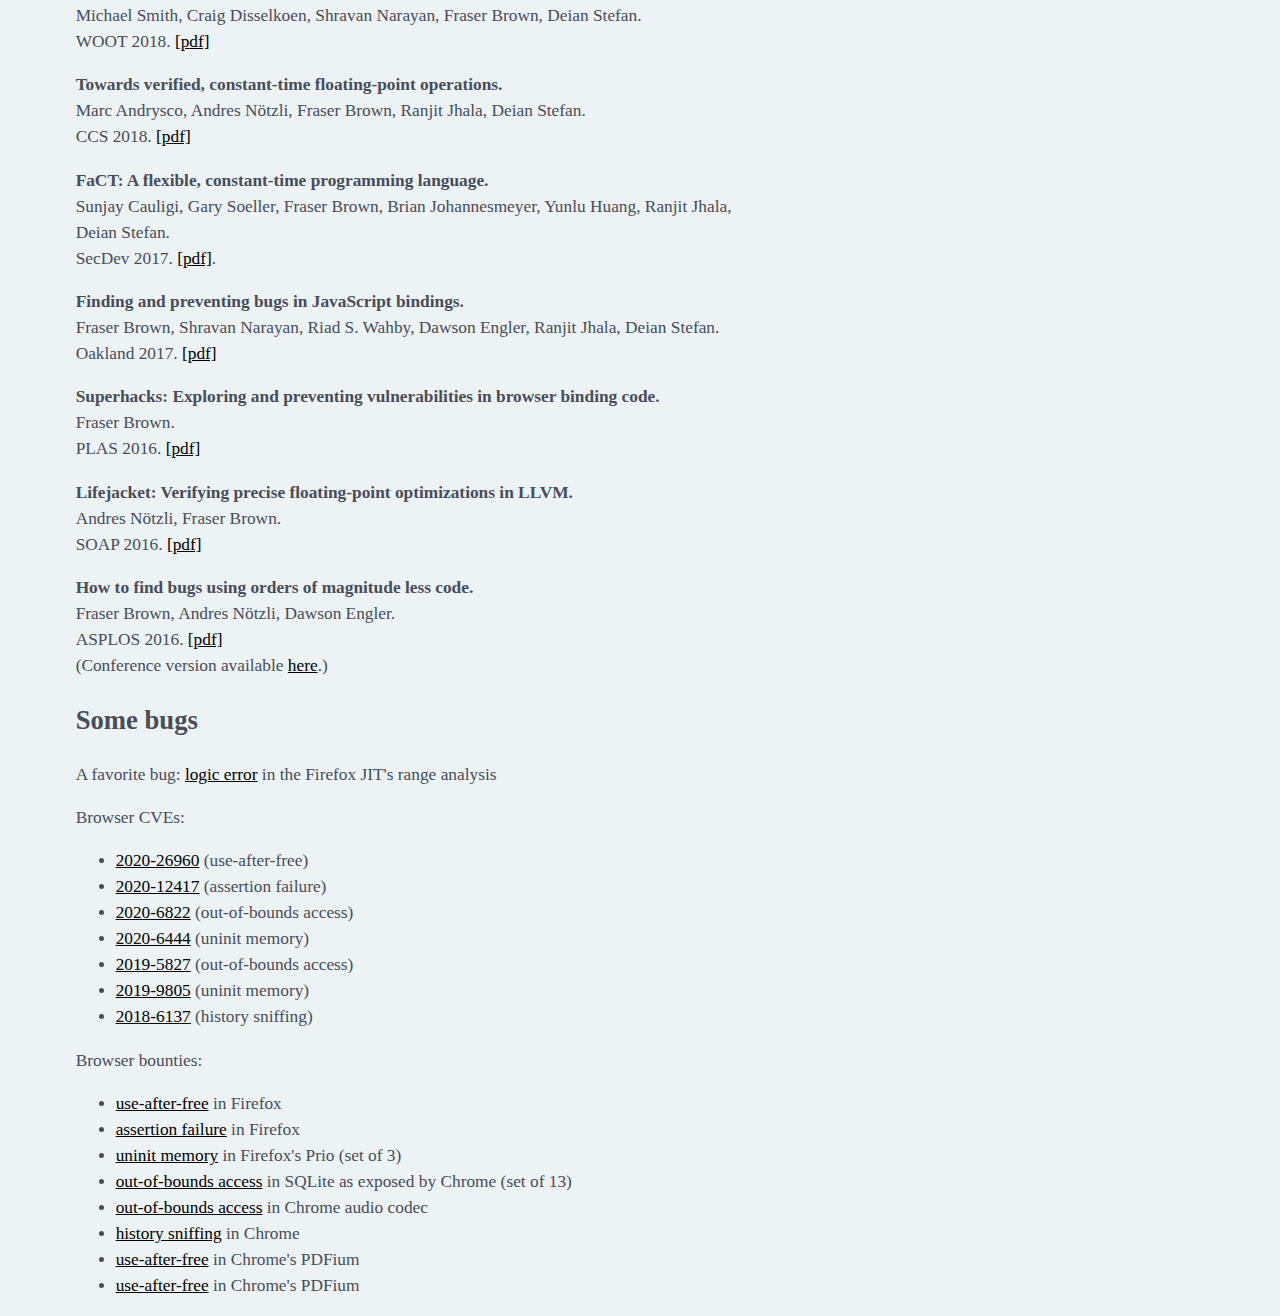
==== commit 52ddaddf: "fix" ====
--- a/index.html
+++ b/index.html
@@ -25,11 +25,11 @@
   <h3>Publications</h3>
 
   <p><span class="pubtitle">Icarus: trustworthy just-in-time compilers with symbolic meta-execution.</span><br>
-    Naomi Smith, Abishek Sharma, John Renner, David Thien, <span class="myname">Fraser Brown</span>, Hovav Shacham, Ranjit Jhala, Deian Stefan.<br> SOSP 2024. </p>
+    Naomi Smith, Abishek Sharma, John Renner, David Thien, <span class="myname">Fraser Brown</span>, Hovav Shacham, Ranjit Jhala, Deian Stefan.SOSP 2024. </p>
 	
   <p><span class="pubtitle">Bending microarchitectural weird machines towards practicality.</span><br>
     Ping-Lun Wang, Riccardo Paccagnella, Riad S. Wahby, <span class="myname">Fraser Brown</span>.<br>
-    Usenix 2024. <a href="flexo.pdf">[pdf]</a></p> <i>Nominated for two Pwnie awards!</i>
+    Usenix 2024. <a href="flexo.pdf">[pdf]</a> <i>Nominated for two Pwnie awards!</i></p>
 	
   <p><span class="pubtitle">Lightweight, modular verification for WebAssembly-to-native instruction selection.</span><br>
     Alexa VanHattum, Monica Pardeshi, Chris Fallin, Adrian Sampson, <span class="myname">Fraser Brown</span>.<br>
@@ -61,7 +61,7 @@
   
   <p><span class="pubtitle">Trust but verify: SFI safety for native-compiled Wasm.</span><br>
     Evan Johnson, David Thien, Youssef Alessi, Shravan Narayan, <span class="myname">Fraser Brown</span>, Stefan Savage, Deian Stefan.<br>
-    NDSS 2021. <i>Applied Research Competition Finalist, CSAW 2021!</i>
+    NDSS 2021. <i>Applied Research Competition Finalist, CSAW 2021!</i></p>
   
   <p><span class="pubtitle">Sys: a static/symbolic tool for finding good bugs in good (browser) code.</span><br>
     <span class="myname">Fraser Brown</span>, Deian Stefan, Dawson Engler.<br>
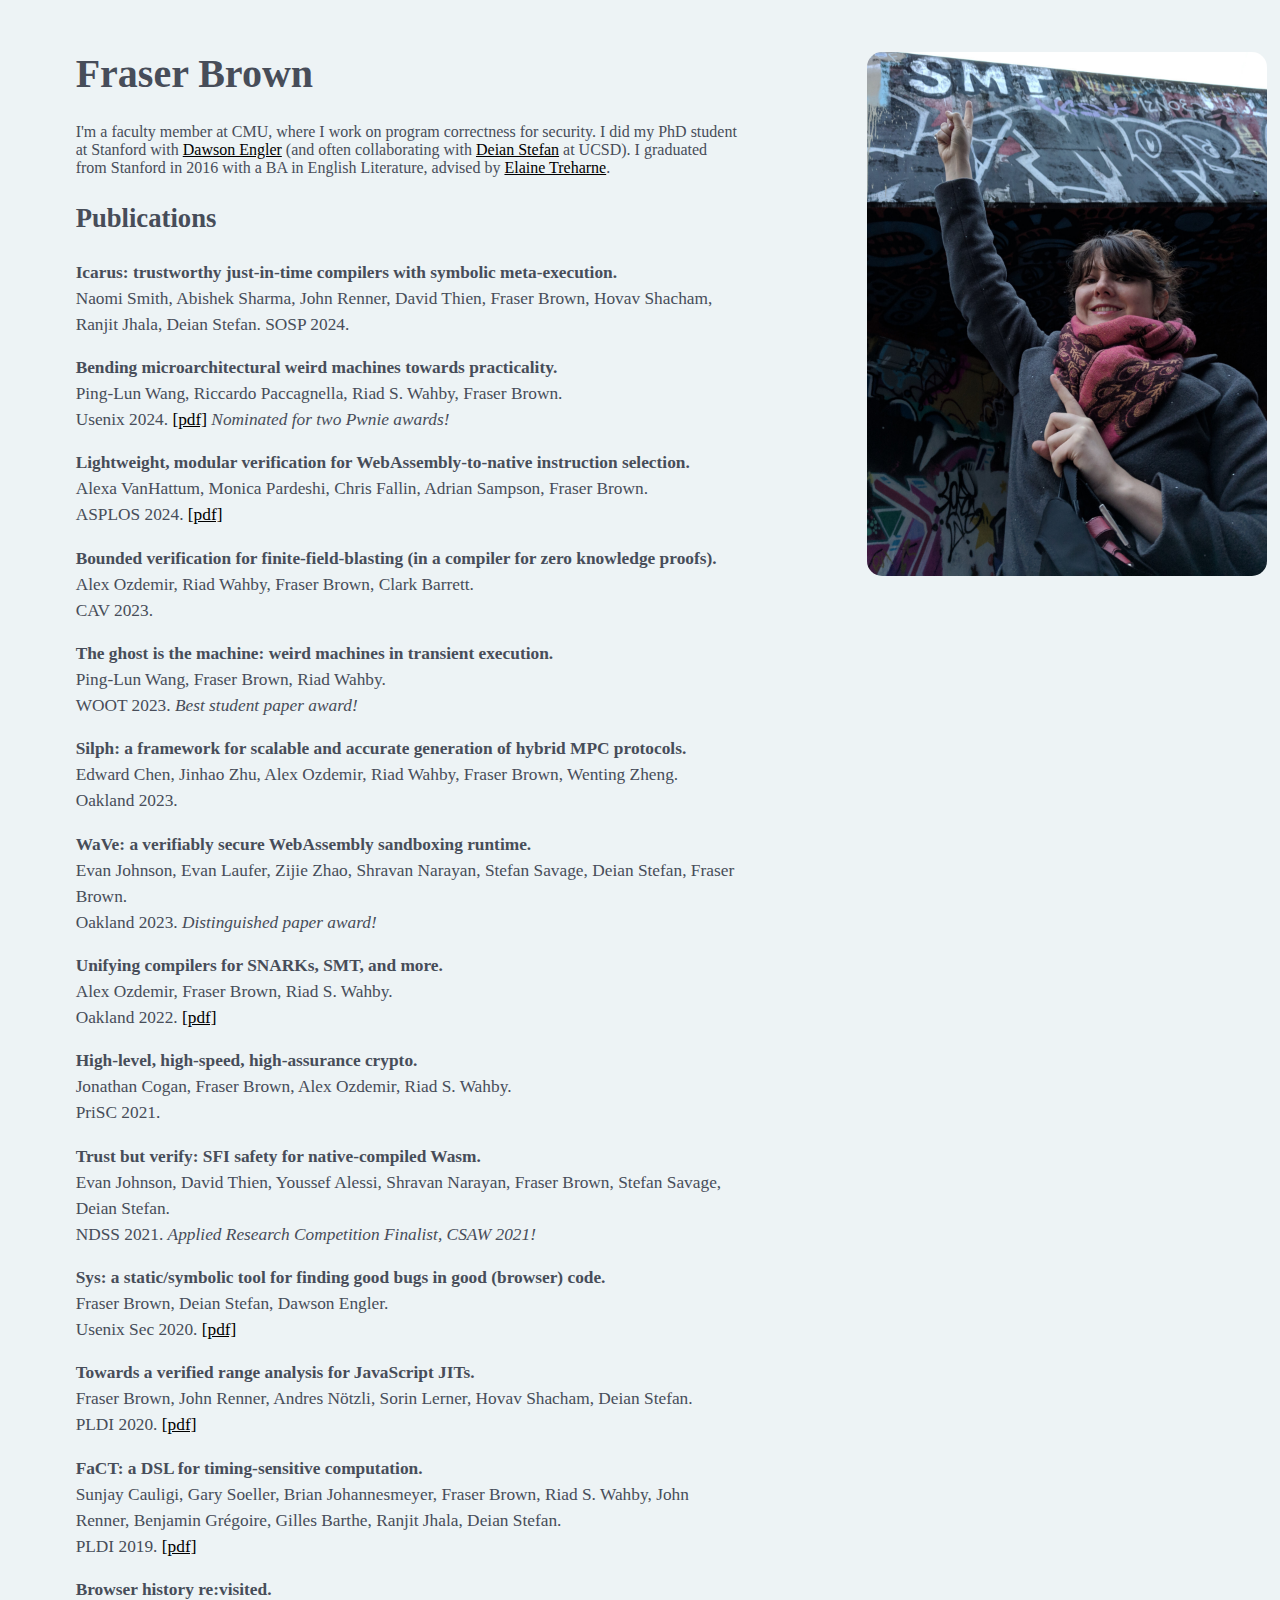
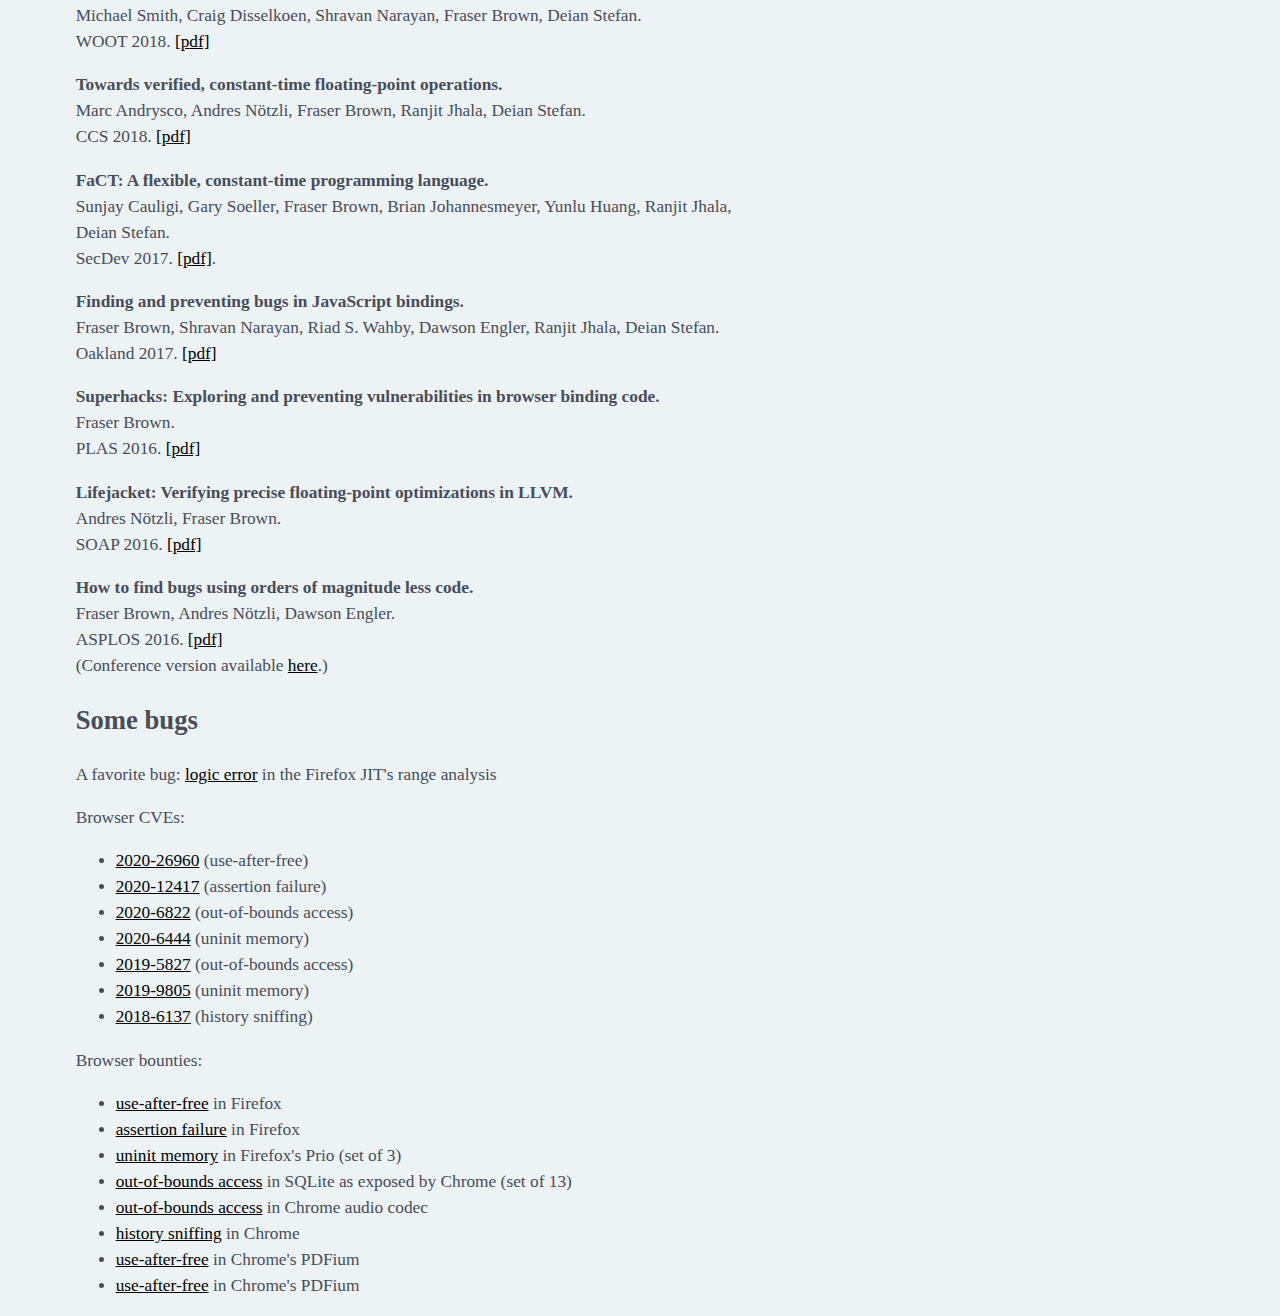
==== commit f6395082: "space" ====
--- a/index.html
+++ b/index.html
@@ -25,7 +25,7 @@
   <h3>Publications</h3>
 
   <p><span class="pubtitle">Icarus: trustworthy just-in-time compilers with symbolic meta-execution.</span><br>
-    Naomi Smith, Abishek Sharma, John Renner, David Thien, <span class="myname">Fraser Brown</span>, Hovav Shacham, Ranjit Jhala, Deian Stefan.SOSP 2024. </p>
+    Naomi Smith, Abishek Sharma, John Renner, David Thien, <span class="myname">Fraser Brown</span>, Hovav Shacham, Ranjit Jhala, Deian Stefan. SOSP 2024. </p>
 	
   <p><span class="pubtitle">Bending microarchitectural weird machines towards practicality.</span><br>
     Ping-Lun Wang, Riccardo Paccagnella, Riad S. Wahby, <span class="myname">Fraser Brown</span>.<br>
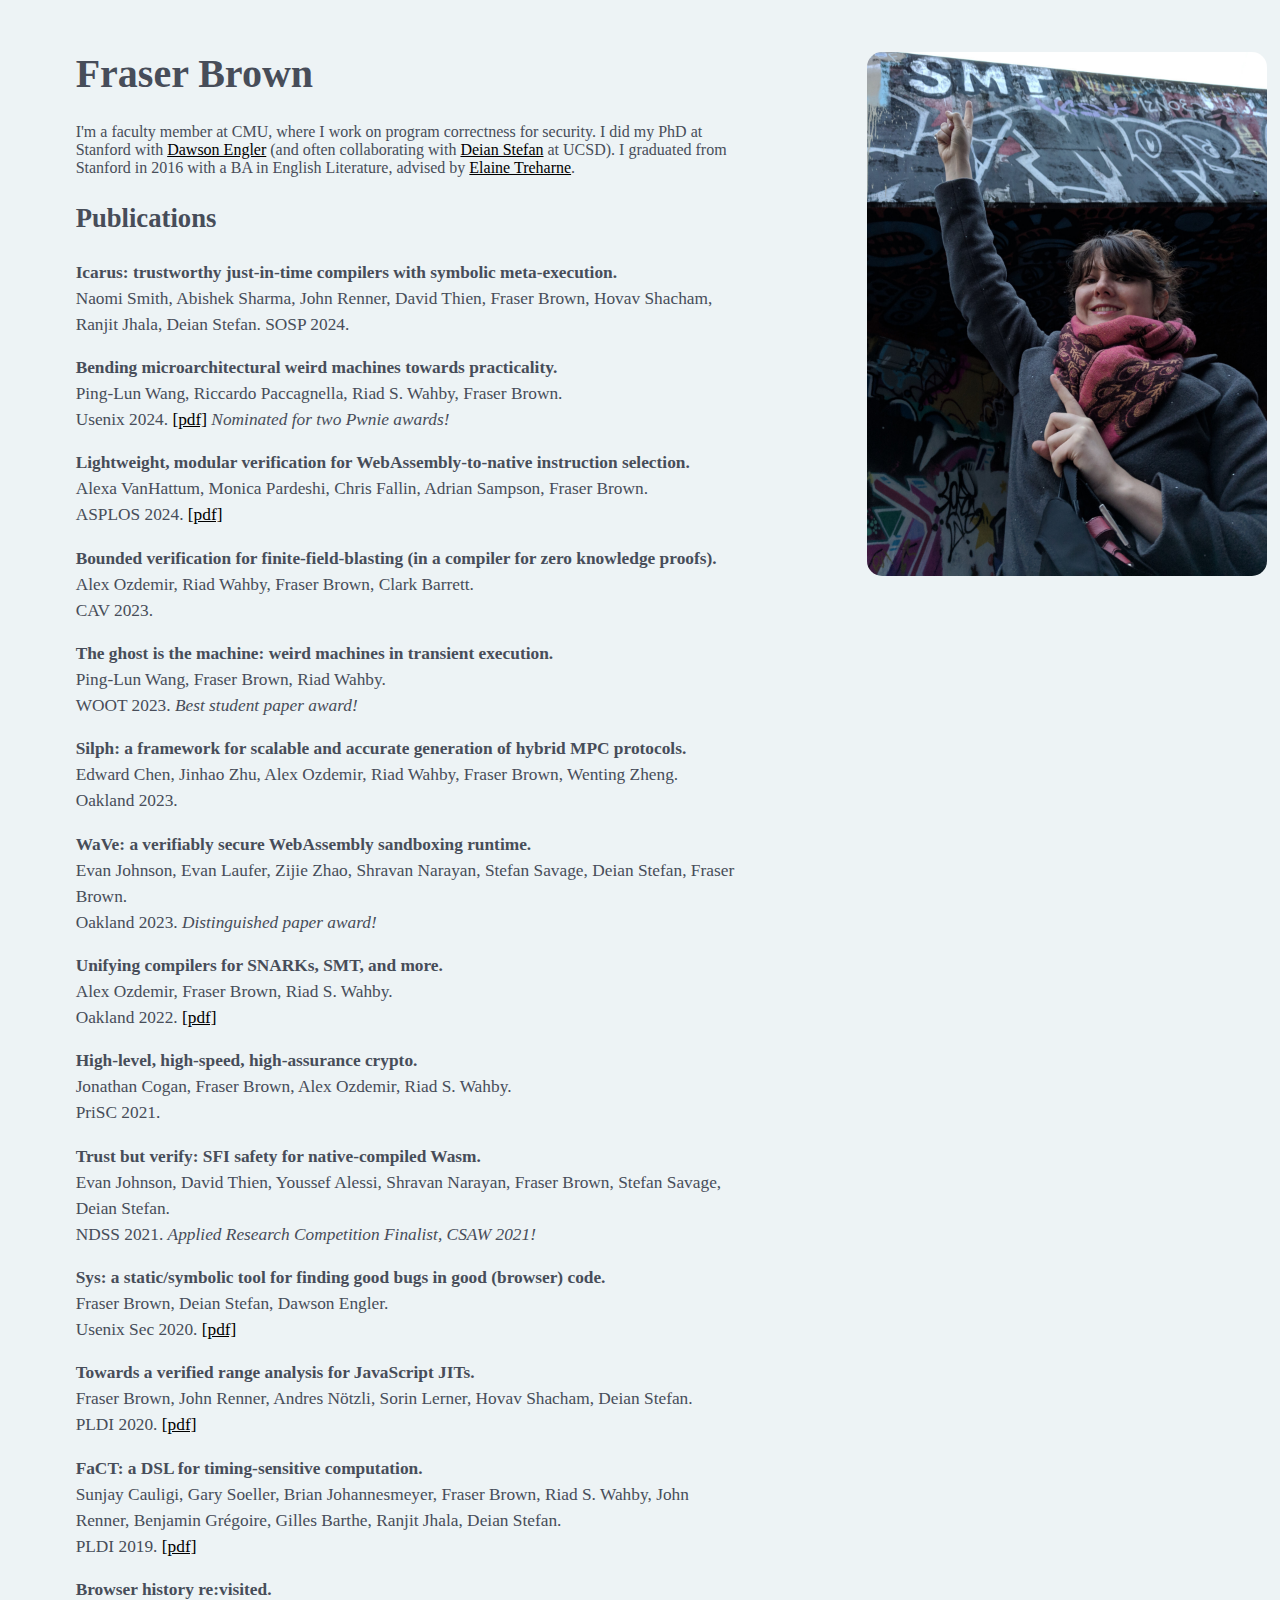
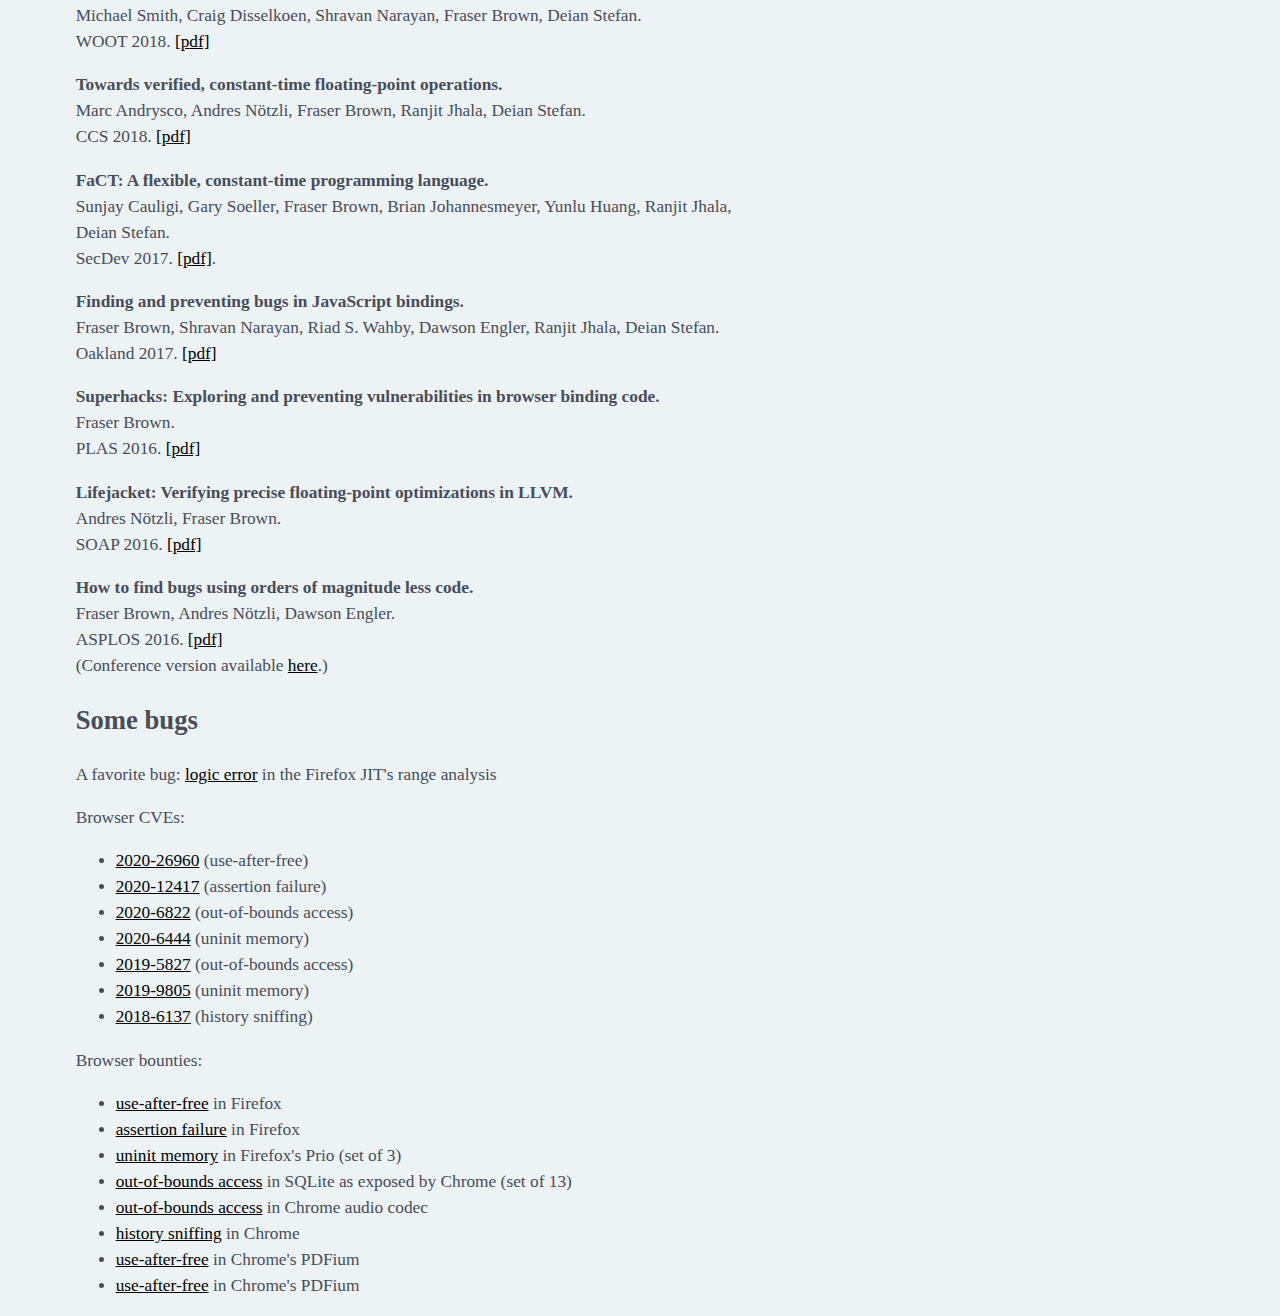
==== commit adb35d1c: "fix" ====
--- a/index.html
+++ b/index.html
@@ -16,7 +16,7 @@
   
 <div id="introcontent">
   I'm a faculty member at CMU, where I work on program correctness for security.
-  I did my PhD student at Stanford with <a href="https://web.stanford.edu/~engler/">Dawson Engler</a>
+  I did my PhD at Stanford with <a href="https://web.stanford.edu/~engler/">Dawson Engler</a>
   (and often collaborating with <a href="https://cseweb.ucsd.edu/~dstefan/">Deian Stefan</a> at UCSD).
   I graduated from Stanford in 2016 with a BA in English Literature, advised by <a href="https://english.stanford.edu/people/elaine-treharne">Elaine Treharne</a>.
 </div>
